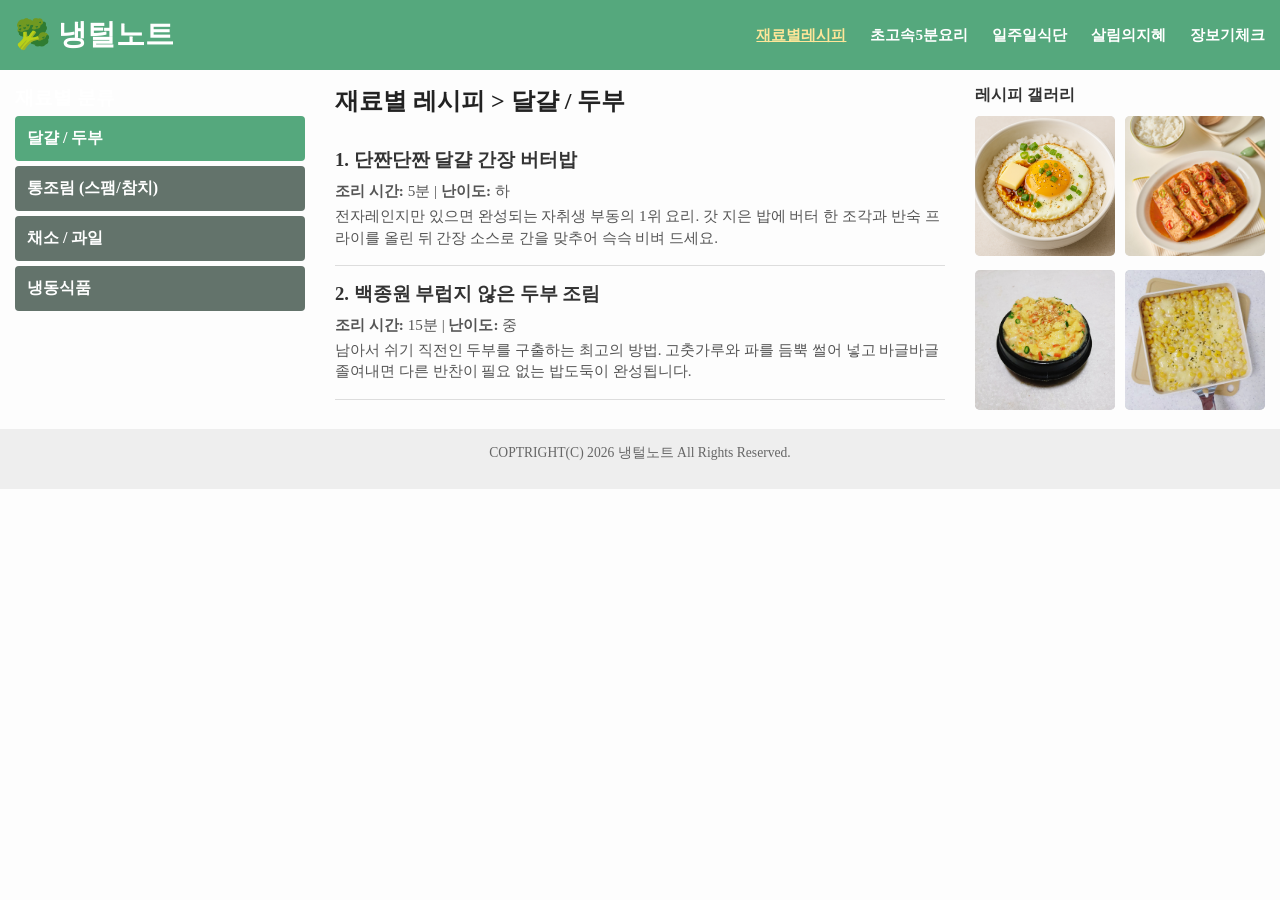
==== index.html @ e4f34429 "Upload html page" ====
<!DOCTYPE html>
<head>
    <meta charset="UTF-8">
    <meta name="viewport" content="width=device-width, initial-scale=1.0">
    <title>냉털노트 - 재료별레시피</title>
    <link rel="stylesheet" type="text/css" href="cook.css" >
</head>
<body>
    <header class="c_m_12 c_12">
        <h1>🥦 냉털노트</h1>
        <nav>
            <ul>
                <li class="active">재료별레시피</li>
                <li><a href="5munite.html">초고속5분요리</a></li>
                <li><a href="week.html">일주일식단</a></li>
                <li><a href="tips.html">살림의지혜</a></li>
                <li><a href="check.html">장보기체크</a></li>
            </ul>
        </nav>
    </header>

    <aside id="menu" class="c_m_3 c_3">
        <h3>재료별 분류</h3>
        <ul>
            <li class="active">달걀 / 두부</li>
            <li>통조림 (스팸/참치)</li>
            <li>채소 / 과일</li>
            <li>냉동식품</li>
        </ul>
    </aside>

    <section id="main" class="c_m_9 c_6">
        <h2>재료별 레시피 > 달걀 / 두부</h2>

        <div class="recipe-item">
            <h3>1. 단짠단짠 달걀 간장 버터밥</h3>
            <p><strong>조리 시간:</strong> 5분 | <strong>난이도:</strong> 하</p>
            <p>전자레인지만 있으면 완성되는 자취생 부동의 1위 요리. 갓 지은 밥에 버터 한 조각과 반숙 프라이를 올린 뒤 간장 소스로 간을 맞추어 슥슥 비벼 드세요.</p>
        </div>

        <div class="recipe-item">
            <h3>2. 백종원 부럽지 않은 두부 조림</h3>
            <p><strong>조리 시간:</strong> 15분 | <strong>난이도:</strong> 중</p>
            <p>남아서 쉬기 직전인 두부를 구출하는 최고의 방법. 고춧가루와 파를 듬뿍 썰어 넣고 바글바글 졸여내면 다른 반찬이 필요 없는 밥도둑이 완성됩니다.</p>
        </div>
    </section>

    <aside id="photos" class="c_m_12 c_3">
        <h4>레시피 갤러리</h4>
        <ul>
            <li><img src="img/egg_butter.png" alt="달걀간장버터밥"></li>
            <li><img src="img/tufu.jpg" alt="두부조림"></li>
            <li><img src="img/egg_jjim.jpg" alt="계란찜"></li>
            <li><img src="img/corn_butter.jpg" alt="콘버터"></li>
        </ul>
    </aside>

    <footer class="c_m_12 c_12">
        COPTRIGHT(C) 2026 냉털노트 All Rights Reserved.
    </footer>
</body>
</html>
---- cook.css ----
*{
    box-sizing: border-box;
    margin: 0;
    padding: 0;
}
ul{
    list-style-type: none;
}
body{
    font-family: "맑은 고딕", "돋움";
    font-size: 100%;
    background-color: #fdfdfd;
}
[class*="c_"]{
    float: left;
    padding: 15px;
}
[class*="c_"]{
    width: 100%;
}
@media only screen and (min-width: 600px){
    .c_m_1{width: 8.33%;}
    .c_m_2{width: 16.66%;}
    .c_m_3{width: 25%;}
    .c_m_4{width: 33.33%;}
    .c_m_5{width: 41.66%;}
    .c_m_6{width: 50%;}
    .c_m_7{width: 58.33%;}
    .c_m_8{width: 66.66%;}
    .c_m_9{width: 75%;}
    .c_m_10{width: 83.33%;}
    .c_m_11{width: 91.66%;}
    .c_m_12{width: 100%;}
}
@media only screen and (min-width: 768px){
    .c_1{width: 8.33%;}
    .c_2{width: 16.66%;}
    .c_3{width: 25%;}
    .c_4{width: 33.33%;}
    .c_5{width: 41.66%;}
    .c_6{width: 50%;}
    .c_7{width: 58.33%;}
    .c_8{width: 66.66%;}
    .c_9{width: 75%;}
    .c_10{width: 83.33%;}
    .c_11{width: 91.66%;}
    .c_12{width: 100%;}
}
header{
    padding: 20px;
    background-color: #55a87d;
    color: white;
    overflow: hidden;
}
header h1{
    float: left;
    font-size: 1.8em;
}
header nav{
    float: right;
    margin-top: 10px;
}
header nav ul li{
    display: inline-block;
    margin-left: 20px;
    font-weight: bold;
    font-size: 0.95em;
}
header nav ul li.active {
     text-decoration: underline;
      color: #ffe699; 
    }
aside#menu{
    color: #ffffff;
}
aside#Mnu h3{
    margin-bottom: 15px;
    color: #333;
    border-bottom: 2px solid #55a87d;
    padding-bottom: 5px;
}
aside#menu li{
    padding: 12px;
    margin: 5px 0;
    background-color: #63736b;
    color: white;
    border-radius: 4px;
    font-weight: bold;
}
aside#menu li:hover, aside#menu li.active {
    background-color: #55a87d;
}

section#main{
    padding: 15px;
}
section#main h2{
    margin-bottom: 15px;
    color: #222;
}
section#main p{
    padding: 2px 0;
    font-size: 0.95em;
    color: #555;
    line-height: 140%;
}
.recipe-item{
    border-bottom: 1px solid #ddd;
    padding: 15px 0;
    overflow: hidden;
}
.recipe-item h3{
    margin-bottom: 5px;
    color: #333;
}
aside#photos h4{
    margin-bottom: 10px;
    color: #333;
    width: 100%;
}
aside#photos img{
    width: 100%;       
    aspect-ratio: 1 / 1;  
    background-color: #e0e0e0; 
    border-radius: 5px;
    object-fit: cover;   
}
aside#photos ul{
    display: flex;
    flex-wrap: wrap;
    gap: 10px;
    justify-content: space-between;
}
aside#photos li{
    margin: 0;
    width: calc(50% - 5px);
}
footer{
    height: 60px;
    padding: 20px;
    clear: both;
    text-align: center;
    background-color: #eeeeee;
    color: #666;
    font-size: 0.85em;
}
.weekly-table {
    width: 100%;
    border-collapse: collapse;
    text-align: left;
    margin-top: 15px;
}

.weekly-table th {
    background-color: #55a87d;
    color: white;
    padding: 10px;
    border: 1px solid #ddd;
    font-weight: bold;
}

.weekly-table td {
    padding: 12px;
    border: 1px solid #ddd;
}

.weekly-table tr:nth-child(even) {
    background-color: #f9f9f9;
}

.sub-desc {
    margin-bottom: 20px;
    color: #666;
    font-size: 0.95em;
}

.tip-container {
    margin-top: 15px;
}

.tip-box {
    background-color: #ffffff;
    border: 1px solid #e2e8f0;
    border-radius: 6px;
    padding: 20px;
    margin-bottom: 15px;
    box-shadow: 0 1px 3px rgba(0,0,0,0.05);
}

.tip-box h3 {
    color: #2f6147; 
    font-size: 1.15em;
    margin-bottom: 8px;
    display: flex;
    align-items: center;
}

.tip-box p {
    color: #4a5568;
    font-size: 0.95em;
    line-height: 150%;
}

.badge-tip {
    background-color: #e6fffa;
    color: #234e52;
    padding: 2px 6px;
    border-radius: 4px;
    font-size: 0.8em;
    margin-right: 8px;
    font-weight: bold;
}

.checklist-container {
    margin-top: 15px;
}

.checklist-group {
    background-color: #ffffff;
    border: 1px solid #e2e8f0;
    border-radius: 6px;
    padding: 20px;
    margin-bottom: 20px;
}

.checklist-group h3 {
    font-size: 1.1em;
    color: #333;
    margin-bottom: 12px;
    border-left: 4px solid #55a87d;
    padding-left: 8px;
}

.checklist-item {
    display: flex;
    align-items: center;
    padding: 8px 0;
    border-bottom: 1px dashed #f0f0f0;
}

.checklist-item:last-child {
    border-bottom: none;
}

.checklist-item input[type="checkbox"] {
    margin-right: 10px;
    width: 16px;
    height: 16px;
}

.checklist-item label {
    font-size: 0.95em;
    color: #4a5568;
    width: 100%;
}

.checklist-item:hover {
    background-color: #f7fafc;
}

a{
    text-decoration: none;
    color: inherit;
}
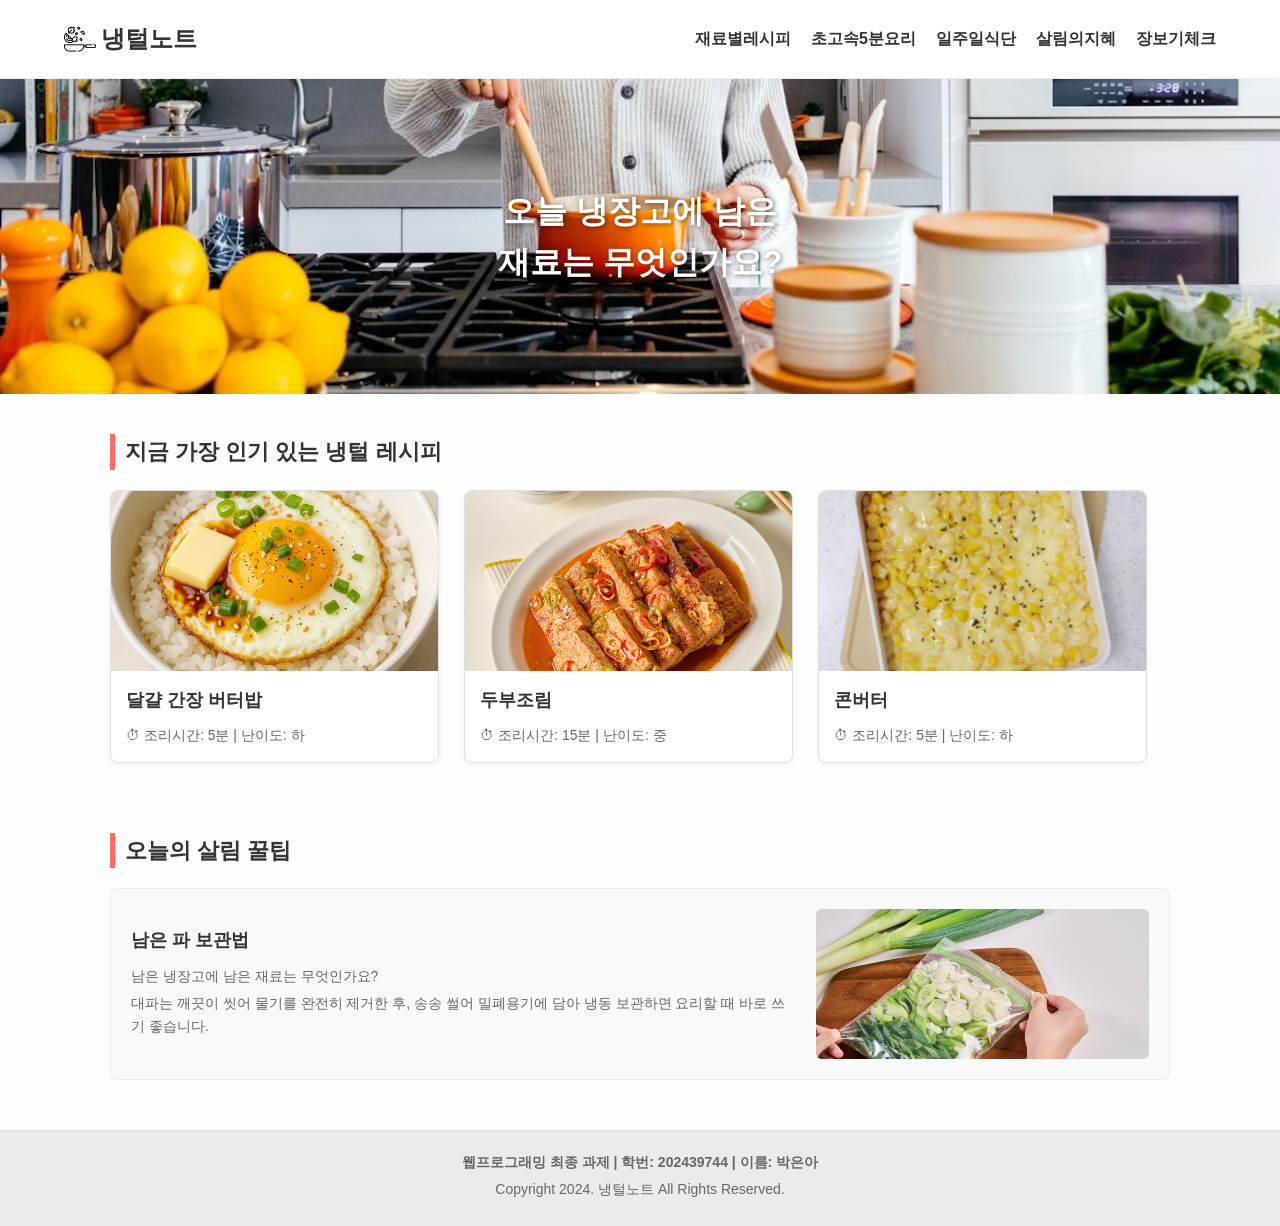
==== commit 530822a6: "Add files via upload" ====
--- a/index.html
+++ b/index.html
@@ -1,62 +1,76 @@
 <!DOCTYPE html>
+<html lang="ko">
 <head>
     <meta charset="UTF-8">
     <meta name="viewport" content="width=device-width, initial-scale=1.0">
-    <title>냉털노트 - 재료별레시피</title>
-    <link rel="stylesheet" type="text/css" href="cook.css" >
+    <title>자취러를 위한 냉털노트</title>
+    <link rel="stylesheet" href="style.css">
 </head>
 <body>
-    <header class="c_m_12 c_12">
-        <h1>🥦 냉털노트</h1>
-        <nav>
-            <ul>
-                <li class="active">재료별레시피</li>
-                <li><a href="5munite.html">초고속5분요리</a></li>
-                <li><a href="week.html">일주일식단</a></li>
-                <li><a href="tips.html">살림의지혜</a></li>
-                <li><a href="check.html">장보기체크</a></li>
-            </ul>
-        </nav>
+
+    <header>
+        <div class="logo">
+            <img src="img/logo.png"> <a href="index.html">냉털노트</a>
+        </div>
+        <ul class="nav-menu">
+            <li><a href="recipe.html">재료별레시피</a></li>
+            <li><a href="fast.html">초고속5분요리</a></li>
+            <li><a href="diet.html">일주일식단</a></li>
+            <li><a href="wisdom.html">살림의지혜</a></li>
+            <li><a href="check.html">장보기체크</a></li>
+        </ul>
     </header>
 
-    <aside id="menu" class="c_m_3 c_3">
-        <h3>재료별 분류</h3>
-        <ul>
-            <li class="active">달걀 / 두부</li>
-            <li>통조림 (스팸/참치)</li>
-            <li>채소 / 과일</li>
-            <li>냉동식품</li>
-        </ul>
-    </aside>
+    <div class="main-banner">
+        <h1>오늘 냉장고에 남은<br>재료는 무엇인가요?</h1>
+    </div>
 
-    <section id="main" class="c_m_9 c_6">
-        <h2>재료별 레시피 > 달걀 / 두부</h2>
+    <div class="container">
+        <section>
+            <h2 class="section-title">지금 가장 인기 있는 냉털 레시피</h2>
+            <div class="recipe-grid">
+                <div class="recipe-card">
+                    <div class="card-img"><img src="img/egg_butter.png"></div>
+                    <div class="card-content">
+                        <div class="card-title">달걀 간장 버터밥</div>
+                        <div class="card-info">⏱ 조리시간: 5분 | 난이도: 하</div>
+                    </div>
+                </div>
+                <div class="recipe-card">
+                    <div class="card-img"><img src="img/tofu.jpg"></div>
+                    <div class="card-content">
+                        <div class="card-title">두부조림</div>
+                        <div class="card-info">⏱ 조리시간: 15분 | 난이도: 중</div>
+                    </div>
+                </div>
+                <div class="recipe-card">
+                    <div class="card-img"><img src="img/corn_butter.jpg">
+                    </div>
+                    <div class="card-content">
+                        <div class="card-title">콘버터</div>
+                        <div class="card-info">⏱ 조리시간: 5분 | 난이도: 하</div>
+                    </div>
+                </div>
+            </div>
+        </section>
 
-        <div class="recipe-item">
-            <h3>1. 단짠단짠 달걀 간장 버터밥</h3>
-            <p><strong>조리 시간:</strong> 5분 | <strong>난이도:</strong> 하</p>
-            <p>전자레인지만 있으면 완성되는 자취생 부동의 1위 요리. 갓 지은 밥에 버터 한 조각과 반숙 프라이를 올린 뒤 간장 소스로 간을 맞추어 슥슥 비벼 드세요.</p>
-        </div>
+        <section>
+            <h2 class="section-title">오늘의 살림 꿀팁</h2>
+            <div class="tip-box">
+                <div class="tip-text">
+                    <h3>남은 파 보관법</h3>
+                    <p>남은 냉장고에 남은 재료는 무엇인가요?</p>
+                    <p>대파는 깨끗이 씻어 물기를 완전히 제거한 후, 송송 썰어 밀폐용기에 담아 냉동 보관하면 요리할 때 바로 쓰기 좋습니다.</p>
+                </div>
+                <div class="tip-img"><img src="img/green_onion.jpg" alt=""></div>
+            </div>
+        </section>
+    </div>
 
-        <div class="recipe-item">
-            <h3>2. 백종원 부럽지 않은 두부 조림</h3>
-            <p><strong>조리 시간:</strong> 15분 | <strong>난이도:</strong> 중</p>
-            <p>남아서 쉬기 직전인 두부를 구출하는 최고의 방법. 고춧가루와 파를 듬뿍 썰어 넣고 바글바글 졸여내면 다른 반찬이 필요 없는 밥도둑이 완성됩니다.</p>
-        </div>
-    </section>
+    <footer>
+        <p><strong>웹프로그래밍 최종 과제 | 학번: 202439744 | 이름: 박은아</strong></p>
+        <p>Copyright 2024. 냉털노트 All Rights Reserved.</p>
+    </footer>
 
-    <aside id="photos" class="c_m_12 c_3">
-        <h4>레시피 갤러리</h4>
-        <ul>
-            <li><img src="img/egg_butter.png" alt="달걀간장버터밥"></li>
-            <li><img src="img/tufu.jpg" alt="두부조림"></li>
-            <li><img src="img/egg_jjim.jpg" alt="계란찜"></li>
-            <li><img src="img/corn_butter.jpg" alt="콘버터"></li>
-        </ul>
-    </aside>
-
-    <footer class="c_m_12 c_12">
-        COPTRIGHT(C) 2026 냉털노트 All Rights Reserved.
-    </footer>
 </body>
 </html>
--- a/style.css
+++ b/style.css
@@ -0,0 +1,654 @@
+/* ==========================================
+   [1] 공통 초기화 및 기본 설정
+========================================== */
+* {
+    margin: 0;
+    padding: 0;
+    box-sizing: border-box;
+}
+body {
+    font-family: 'Arial', sans-serif;
+    color: #333;
+    line-height: 1.6;
+    background-color: #fdfdfd;
+}
+a {
+    text-decoration: none;
+    color: inherit;
+}
+img {
+    width: 100%;
+    height: 100%;
+    object-fit: cover; /* 가로세로 비율을 유지하면서 박스 안을 가득 채움 */
+    object-position: center; /* 이미지의 중심을 기준으로 맞춤 */
+}
+
+/* 공통 헤더 (Header) */
+header {
+    display: flex;
+    justify-content: space-between;
+    align-items: center;
+    padding: 20px 5%;
+    background-color: #ffffff;
+    border-bottom: 1px solid #eeeeee;
+    position: sticky;
+    top: 0;
+    z-index: 100;   /* 항상 헤더가 제일 위에 보이게 */
+}
+.logo {
+    font-size: 24px;
+    font-weight: bold;
+    display: flex;
+    align-items: center;
+    gap: 5px;
+}
+.logo img{
+    width: 32px;
+}
+.nav-menu {
+    display: flex;
+    list-style: none;
+    gap: 20px;
+}
+.nav-menu li a {
+    font-weight: bold;
+    transition: color 0.2s;
+}
+.nav-menu li a:hover, .nav-menu li a.active {
+    color: #ff6b6b;
+}
+
+/* 공통 푸터 (Footer) */
+footer {
+    background-color: #e9ecef;
+    text-align: center;
+    padding: 20px;
+    font-size: 14px;
+    color: #666;
+    border-top: 1px solid #ddd;
+    margin-top: 50px;
+}
+footer p {
+    margin-bottom: 5px;
+}
+
+/* 본문 레이아웃 공통 컨테이너 */
+.container {
+    max-width: 1100px;
+    margin: 40px auto;
+    padding: 0 20px;
+}
+.section-title {
+    font-size: 22px;
+    font-weight: bold;
+    margin-bottom: 20px;
+    border-left: 5px solid #ff6b6b;
+    padding-left: 10px;
+}
+
+
+/* ==========================================
+   [2] 메인 페이지 (index.html) 스타일
+========================================== */
+.main-banner {
+    background-color: #f4eae1;
+    background-image: url("img/banner.jpg");
+    background-size: cover;
+    background-position: center;
+    height: 35vh;
+    display: flex;
+    justify-content: center;  /* 가로 기준 정중앙에 오도록 */
+    align-items: center;
+    text-align: center;
+    color: #ffffff;
+    padding: 20px;
+}
+.main-banner h1 {
+    font-size: 2rem;
+    text-shadow: 1px 1px 5px rgba(0,0,0,0.5);
+}
+.recipe-grid {
+    width: 100%;
+    margin-bottom: 50px;
+}
+
+.recipe-grid .recipe-card {
+    display: inline-block;    
+    width: 31%;               
+    margin-right: 2%;        
+    margin-bottom: 20px;      
+    vertical-align: top;      
+    box-sizing: border-box;  
+}
+
+.recipe-card {
+    background: #fff;
+    border: 1px solid #e0e0e0;
+    border-radius: 8px;
+    overflow: hidden;
+    box-shadow: 0 2px 5px rgba(0,0,0,0.05);
+}
+.card-img {
+    width: 100%;
+    height: 180px;
+    background-color: #cccccc;
+    display: flex;
+    justify-content: center;
+    align-items: center;
+    color: #666;
+}
+.card-content {
+    padding: 15px;
+}
+.card-title {
+    font-size: 18px;
+    font-weight: bold;
+    margin-bottom: 10px;
+}
+.card-info {
+    font-size: 14px;
+    color: #666;
+}
+.tip-box {
+    display: flex;
+    background-color: #f8f9fa;
+    border: 1px solid #e9ecef;
+    border-radius: 8px;
+    padding: 20px;
+    align-items: center;
+    gap: 20px;
+}
+.tip-text {
+    flex: 2;
+}
+.tip-text h3 {
+    font-size: 18px;
+    margin-bottom: 10px;
+    color: #333;
+}
+.tip-text p {
+    font-size: 14px;
+    color: #666;
+    margin-bottom: 5px;
+}
+.tip-img {
+    flex: 1;
+    background-color: #e2e8f0;
+    height: 150px;
+    display: flex;
+    justify-content: center;
+    align-items: center;
+    border-radius: 6px;
+    color: #666;
+    overflow: hidden;
+}
+
+
+/* ==========================================
+   [3] 재료별 레시피 페이지 (recipe.html) 스타일
+========================================== */
+.sub-container {
+    max-width: 1100px;
+    margin: 30px auto;
+    padding: 0 20px;
+    display: flex;
+    gap: 30px;
+}
+aside {
+    flex: 1;
+    min-width: 200px;
+    background-color: #ffffff;
+    border: 1px solid #e9ecef;
+    border-radius: 8px;
+    padding: 20px;
+    align-self: flex-start;
+}
+aside h3 {
+    font-size: 18px;
+    margin-bottom: 15px;
+    padding-bottom: 10px;
+    border-bottom: 2px solid #333;
+}
+aside ul {
+    list-style: none;
+}
+aside ul li {
+    margin-bottom: 12px;
+}
+aside ul li a {
+    color: #555;
+    font-weight: 500;
+}
+aside ul li a:hover, aside ul li a.active-sub {
+    color: #ff6b6b;
+    font-weight: bold;
+}
+main {
+    flex: 3;
+}
+.category-path {
+    font-size: 14px;
+    color: #888;
+    margin-bottom: 5px;
+}
+.category-title {
+    font-size: 26px;
+    font-weight: bold;
+    margin-bottom: 20px;
+}
+.recipe-list-wrapper {
+    display: flex;
+    flex-direction: column;
+    gap: 15px;
+}
+.recipe-list-item {
+    display: flex;
+    border: 1px solid #e0e0e0;
+    border-radius: 8px;
+    overflow: hidden;
+    background: #fff;
+}
+.list-img {
+    width: 200px;
+    height: 140px;
+    background-color: #cccccc;
+    display: flex;
+    justify-content: center;
+    align-items: center;
+    color: #666;
+    flex-shrink: 0;
+}
+.list-content {
+    padding: 20px;
+    display: flex;
+    flex-direction: column;     /* flex - 세로 정렬 */
+    justify-content: center;
+}
+.list-title {
+    font-size: 18px;
+    font-weight: bold;
+    margin-bottom: 8px;
+}
+.list-desc {
+    font-size: 14px;
+    color: #666;
+    margin-bottom: 12px;
+}
+.list-meta {
+    font-size: 13px;
+    color: #888;
+    display: flex;
+    gap: 15px;
+}
+
+
+/* ==========================================
+   [4] 초고속 5분 요리 페이지 (fast.html) 스타일
+========================================== */
+.tool-filter {
+    display: flex;
+    justify-content: center;
+    gap: 20px;
+    margin-bottom: 40px;
+}
+.tool-btn {
+    display: flex;
+    flex-direction: column;
+    align-items: center;
+    justify-content: center;
+    width: 140px;
+    height: 110px;
+    background-color: #ffffff;
+    border: 2px solid #e9ecef;
+    border-radius: 12px;
+    cursor: pointer;
+    font-weight: bold;
+    font-size: 16px;
+    color: #555;
+    transition: all 0.2s ease;
+}
+.tool-btn .icon {
+    font-size: 32px;
+    margin-bottom: 8px;
+}
+.tool-btn:hover, .tool-btn.active-tool {
+    border-color: #ff6b6b;
+    color: #ff6b6b;
+    background-color: #fff5f5;
+}
+.fast-grid {
+    width: 100%;
+}
+.fast-card {
+    background: #ffffff;
+    border: 1px solid #e0e0e0;
+    border-radius: 8px;
+    overflow: hidden;
+}
+.fast-grid .fast-card {
+    display: inline-block;    
+    width: 31%;               
+    margin-right: 2%;         
+    margin-bottom: 20px;      
+    vertical-align: top;      
+    box-sizing: border-box;   
+}
+.fast-card .card-img {
+    width: 100%;
+    height: 160px;
+    background-color: #dddddd;
+    display: flex;
+    justify-content: center;
+    align-items: center;
+    color: #666;
+}
+.fast-card .card-content {
+    padding: 15px;
+}
+.fast-card .badge {
+    display: inline-block;
+    padding: 3px 8px;
+    font-size: 11px;
+    font-weight: bold;
+    color: #ffffff;
+    background-color: #ff9f43;
+    border-radius: 4px;
+    margin-bottom: 8px;
+}
+.fast-card .badge.air {
+    background-color: #1dd1a1;
+}
+.fast-card .card-title {
+    font-size: 18px;
+    font-weight: bold;
+    margin-bottom: 8px;
+}
+.fast-card .card-desc {
+    font-size: 14px;
+    color: #777;
+    margin-bottom: 12px;
+}
+.fast-card .card-time {
+    font-size: 13px;
+    color: #ff6b6b;
+    font-weight: bold;
+}
+
+
+/* ==========================================
+   [5] 일주일 식단 페이지 (diet.html) 스타일
+========================================== */
+.diet-timeline {
+    display: flex;
+    flex-direction: column;
+    gap: 20px;
+}
+.diet-card {
+    display: flex;
+    background: #ffffff;
+    border: 1px solid #e0e0e0;
+    border-radius: 8px;
+    overflow: hidden;
+    box-shadow: 0 2px 4px rgba(0,0,0,0.02);
+}
+.diet-card.weekend {
+    border-color: #ffeaa7;
+    background-color: #fffdf5;
+}
+.diet-day {
+    flex: 1;
+    max-width: 150px;
+    background-color: #ff6b6b;
+    color: #ffffff;
+    display: flex;
+    justify-content: center;
+    align-items: center;
+    font-weight: bold;
+    font-size: 18px;
+}
+.diet-card.weekend .diet-day {
+    background-color: #ff9f43;
+}
+.diet-content {
+    flex: 4;
+    padding: 20px;
+}
+.diet-menu {
+    font-size: 18px;
+    font-weight: bold;
+    margin-bottom: 8px;
+    color: #333;
+}
+.diet-desc {
+    font-size: 14px;
+    color: #666;
+    margin-bottom: 12px;
+    line-height: 1.5;
+}
+.diet-cost {
+    font-size: 13px;
+    color: #1dd1a1;
+    font-weight: bold;
+}
+
+
+/* ==========================================
+   [6] 살림의 지혜 페이지 (wisdom.html) 스타일
+========================================== */
+.wisdom-section {
+    margin-bottom: 30px;
+}
+.sub-section-title {
+    font-size: 19px;
+    font-weight: bold;
+    color: #333;
+    margin-bottom: 20px;
+    padding-bottom: 8px;
+    border-bottom: 1px solid #ddd;
+}
+.wisdom-list {
+    display: flex;
+    flex-direction: column;
+    gap: 15px;
+}
+.wisdom-item {
+    display: flex;
+    align-items: center;
+    background: #ffffff;
+    border: 1px solid #e0e0e0;
+    border-radius: 8px;
+    padding: 15px 20px;
+    gap: 20px;
+}
+.wisdom-img {
+    font-size: 35px;
+    width: 60px;
+    height: 60px;
+    background-color: #f8f9fa;
+    border-radius: 50%;
+    display: flex;
+    justify-content: center;
+    align-items: center;
+    flex-shrink: 0;
+}
+.wisdom-info h4 {
+    font-size: 16px;
+    font-weight: bold;
+    margin-bottom: 5px;
+    color: #ff6b6b;
+}
+.wisdom-info p {
+    font-size: 14px;
+    color: #555;
+    line-height: 1.5;
+}
+.mistake-grid {
+    display: grid;
+    grid-template-columns: repeat(2, 1fr);
+    gap: 20px;
+}
+.mistake-box {
+    background-color: #fff5f5;
+    border: 1px solid #ffe3e3;
+    border-radius: 8px;
+    padding: 20px;
+    position: relative;
+}
+.box-badge {
+    display: inline-block;
+    padding: 2px 6px;
+    font-size: 11px;
+    font-weight: bold;
+    color: #ffffff;
+    background-color: #ff6b6b;
+    border-radius: 4px;
+    margin-bottom: 10px;
+}
+.mistake-box h4 {
+    font-size: 16px;
+    font-weight: bold;
+    margin-bottom: 8px;
+    color: #333;
+}
+.mistake-box .answer {
+    font-size: 14px;
+    color: #555;
+    line-height: 1.6;
+}
+
+
+/* ==========================================
+   [7] 장보기 체크 페이지 (check.html) 스타일
+========================================== */
+.check-section {
+    margin-bottom: 30px;
+}
+.check-list-container {
+    display: flex;
+    gap: 30px;
+}
+.check-box-group {
+    flex: 1;
+    background-color: #ffffff;
+    border: 1px solid #e0e0e0;
+    border-radius: 8px;
+    padding: 20px;
+}
+.check-box-group h4 {
+    font-size: 16px;
+    font-weight: bold;
+    color: #333;
+    margin-bottom: 15px;
+    border-bottom: 2px solid #ff6b6b;
+    padding-bottom: 5px;
+}
+.check-item {
+    display: flex;
+    align-items: center;
+    gap: 10px;
+    margin-bottom: 12px;
+    font-size: 15px;
+    color: #555;
+    cursor: pointer;
+}
+.check-item input[type="checkbox"] {
+    width: 18px;
+    height: 18px;
+    accent-color: #ff6b6b;
+}
+.mart-tip-wrapper {
+    display: flex;
+    flex-direction: column;
+    gap: 15px;
+}
+.mart-tip-card {
+    display: flex;
+    background-color: #f8f9fa;
+    border: 1px solid #e9ecef;
+    border-radius: 8px;
+    padding: 20px;
+    align-items: center;
+    gap: 20px;
+}
+.tip-number {
+    font-size: 28px;
+    font-weight: bold;
+    color: #ff6b6b;
+    width: 50px;
+    height: 50px;
+    background-color: #ffffff;
+    border: 2px solid #ff6b6b;
+    border-radius: 50%;
+    display: flex;
+    justify-content: center;
+    align-items: center;
+    flex-shrink: 0;
+}
+.tip-details h4 {
+    font-size: 16px;
+    font-weight: bold;
+    color: #333;
+    margin-bottom: 5px;
+}
+.tip-details p {
+    font-size: 14px;
+    color: #666;
+    line-height: 1.5;
+}
+
+
+/* ==========================================
+   [8] 반응형 웹
+========================================== */
+@media (max-width: 768px) {
+    /* 헤더 및 메뉴 정렬 변경 */
+    header {
+        flex-direction: column;
+        gap: 15px;
+    }
+    .nav-menu {
+        flex-wrap: wrap;
+        justify-content: center;
+        gap: 10px;
+        font-size: 14px;
+    }
+    
+    /* 메인 배너 및 그리드 레이아웃 세로 정렬 */
+    .main-banner h1 {
+        font-size: 1.5rem;
+    }
+    .recipe-grid, .fast-grid, .mistake-grid, .check-list-container {
+        grid-template-columns: 1fr;
+        flex-direction: column;
+        gap: 15px;
+    }
+    
+    /* 팁 박스 및 서브 컨테이너 세로 정렬 */
+    .tip-box, .sub-container, .recipe-list-item, .wisdom-item, .mart-tip-card {
+        flex-direction: column;
+        text-align: center;
+        padding: 20px;
+    }
+    
+    /* 사이드바 가로 배열 변경 */
+    aside {
+        width: 100%;
+    }
+    aside ul {
+        display: flex;
+        flex-wrap: wrap;
+        justify-content: center;
+        gap: 15px;
+    }
+    
+    /* 이미지 및 카드 요소 반응형 조절 */
+    .list-img {
+        width: 100%;
+        height: 160px;
+    }
+    .diet-day {
+        max-width: 100%;
+        padding: 10px;
+        font-size: 16px;
+    }
+}
